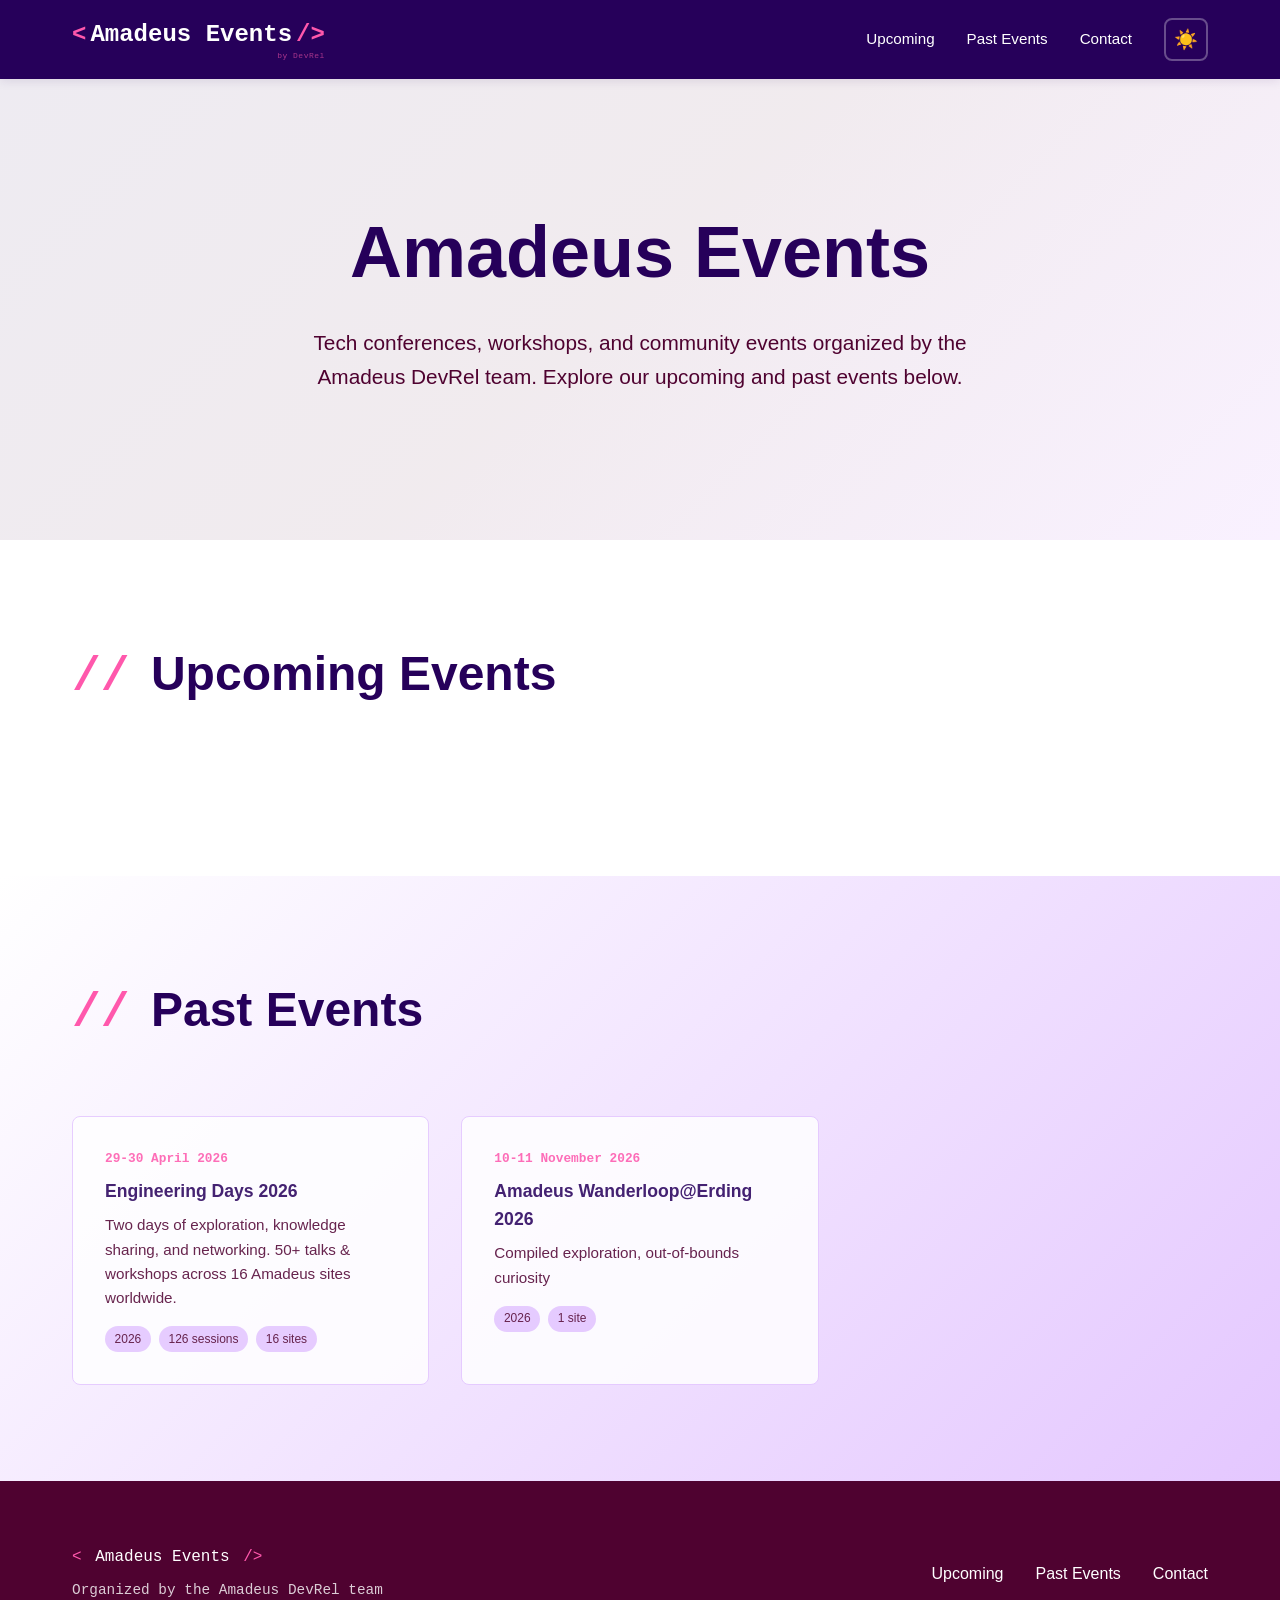
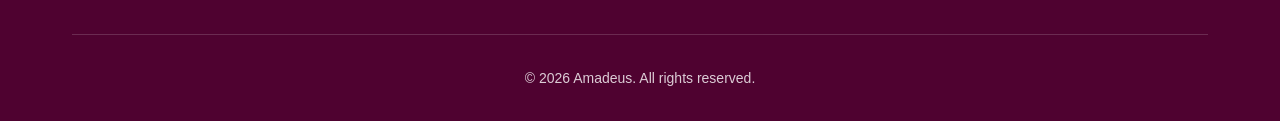
==== index.html @ c2a610af "Add Wanderloop@Erding 2026 event details and update related files" ====
<!DOCTYPE html>
<html lang="en">
<head>
    <meta charset="UTF-8">
    <meta name="viewport" content="width=device-width, initial-scale=1.0">
    <title>Amadeus Events | Tech Conferences & Community</title>
    <link rel="icon" href="data:image/svg+xml,<svg xmlns='http://www.w3.org/2000/svg' viewBox='0 0 100 100'><text y='.9em' font-size='90'>🎪</text></svg>">
    <link rel="stylesheet" href="shared/styles-base.css">
    <style>
        /* Landing page specific styles */
        .hero-landing {
            min-height: 60vh;
            display: flex;
            align-items: center;
            justify-content: center;
            padding: calc(80px + var(--spacing-lg)) var(--spacing-md) var(--spacing-lg);
            text-align: center;
            position: relative;
            overflow: hidden;
        }

        .hero-landing::before {
            content: '';
            position: absolute;
            top: 0;
            left: 0;
            right: 0;
            bottom: 0;
            background: linear-gradient(135deg, var(--primary) 0%, var(--dark-accent) 50%, var(--secondary) 100%);
            opacity: 0.08;
            z-index: -1;
        }

        [data-theme="dark"] .hero-landing::before {
            opacity: 0.3;
        }

        .hero-landing h1 {
            font-size: clamp(2.5rem, 6vw, 4.5rem);
            font-weight: 900;
            color: var(--primary);
            margin-bottom: var(--spacing-sm);
        }

        [data-theme="dark"] .hero-landing h1 {
            color: var(--secondary);
        }

        .hero-landing .subtitle {
            font-size: 1.3rem;
            color: var(--text-secondary);
            max-width: 700px;
            margin: 0 auto var(--spacing-md);
        }

        /* Events Grid */
        .events-section {
            padding: var(--spacing-xl) 0;
        }

        .section-title {
            font-size: clamp(2rem, 4vw, 3rem);
            font-weight: 800;
            margin-bottom: var(--spacing-lg);
            color: var(--primary);
        }

        [data-theme="dark"] .section-title {
            color: var(--secondary);
        }

        .title-accent {
            color: var(--accent);
            font-family: var(--font-mono);
            margin-right: 0.5rem;
        }

        .events-grid {
            display: grid;
            grid-template-columns: repeat(auto-fill, minmax(350px, 1fr));
            gap: var(--spacing-md);
        }

        .event-card {
            background: var(--card-bg);
            border: 2px solid var(--border-color);
            border-radius: var(--radius-lg);
            overflow: hidden;
            transition: var(--transition);
            text-decoration: none;
            color: inherit;
            display: flex;
            flex-direction: column;
        }

        .event-card:hover {
            transform: translateY(-6px);
            box-shadow: 0 12px 40px var(--shadow);
            border-color: var(--secondary);
        }

        .event-card-banner {
            height: 8px;
            background: linear-gradient(90deg, var(--secondary), var(--accent));
        }

        .event-card-content {
            padding: var(--spacing-md);
            flex: 1;
            display: flex;
            flex-direction: column;
        }

        .event-card-date {
            font-size: 0.85rem;
            font-weight: 600;
            color: var(--accent);
            margin-bottom: var(--spacing-xs);
            font-family: var(--font-mono);
        }

        .event-card-title {
            font-size: 1.5rem;
            font-weight: 800;
            color: var(--primary);
            margin-bottom: var(--spacing-sm);
        }

        [data-theme="dark"] .event-card-title {
            color: var(--text-color);
        }

        .event-card-description {
            font-size: 0.95rem;
            color: var(--text-secondary);
            margin-bottom: var(--spacing-sm);
            flex: 1;
        }

        .event-card-meta {
            display: flex;
            flex-wrap: wrap;
            gap: var(--spacing-xs);
            margin-top: auto;
        }

        .event-tag {
            font-size: 0.75rem;
            padding: 0.2rem 0.6rem;
            border-radius: 999px;
            background: var(--bg-light);
            color: var(--text-secondary);
            font-weight: 500;
        }

        [data-theme="dark"] .event-tag {
            background: var(--dark-accent);
        }

        .event-tag.upcoming {
            background: var(--secondary);
            color: #ffffff;
        }

        /* Past Events Section */
        .past-events-section {
            padding: var(--spacing-xl) 0;
            background: linear-gradient(135deg, var(--bg-color) 0%, var(--bg-light) 100%);
        }

        [data-theme="dark"] .past-events-section {
            background: linear-gradient(135deg, var(--bg-color) 0%, var(--primary) 100%);
        }

        .past-events-grid {
            display: grid;
            grid-template-columns: repeat(auto-fill, minmax(280px, 1fr));
            gap: var(--spacing-md);
        }

        .past-event-card {
            background: var(--card-bg);
            border: 1px solid var(--border-color);
            border-radius: var(--radius-md);
            padding: var(--spacing-md);
            text-decoration: none;
            color: inherit;
            transition: var(--transition);
            opacity: 0.85;
        }

        .past-event-card:hover {
            opacity: 1;
            transform: translateY(-3px);
            box-shadow: 0 8px 24px var(--shadow);
        }

        .past-event-card .event-card-date {
            font-size: 0.8rem;
        }

        .past-event-card .event-card-title {
            font-size: 1.1rem;
            margin-bottom: var(--spacing-xs);
        }

        /* Responsive */
        @media (max-width: 768px) {
            .events-grid {
                grid-template-columns: 1fr;
            }

            .past-events-grid {
                grid-template-columns: 1fr;
            }
        }
    </style>
</head>
<body>
    <!-- Navigation -->
    <nav class="navbar">
        <div class="container">
            <a href="index.html" class="nav-brand">
                <div class="nav-logo-line">
                    <span class="logo-bracket">&lt;</span>
                    <span class="logo-text">Amadeus Events</span>
                    <span class="logo-bracket">/&gt;</span>
                </div>
                <div class="nav-byline">by DevRel</div>
            </a>
            <div class="nav-links">
                <a href="#upcoming">Upcoming</a>
                <a href="#past">Past Events</a>
                <a href="mailto:devrel@amadeus.com">Contact</a>
                <button id="theme-toggle" class="theme-toggle" aria-label="Toggle dark mode">
                    <span class="icon-sun">☀️</span>
                    <span class="icon-moon">🌙</span>
                </button>
            </div>
            <button class="mobile-menu-toggle" id="mobile-menu-toggle">
                <span></span>
                <span></span>
                <span></span>
            </button>
        </div>
    </nav>

    <!-- Hero Section -->
    <header class="hero-landing">
        <div class="container">
            <h1>Amadeus Events</h1>
            <p class="subtitle">
                Tech conferences, workshops, and community events organized by the Amadeus DevRel team.
                Explore our upcoming and past events below.
            </p>
        </div>
    </header>

    <!-- Upcoming Events -->
    <section id="upcoming" class="events-section">
        <div class="container">
            <h2 class="section-title">
                <span class="title-accent">//</span> Upcoming Events
            </h2>
            <div class="events-grid" id="upcoming-grid">
            </div>
        </div>
    </section>

    <!-- Past Events -->
    <section id="past" class="past-events-section">
        <div class="container">
            <h2 class="section-title">
                <span class="title-accent">//</span> Past Events
            </h2>
            <div class="past-events-grid" id="past-grid">
            </div>
    </section>

    <!-- Footer -->
    <footer class="footer">
        <div class="container">
            <div class="footer-content">
                <div class="footer-brand">
                    <span class="logo-bracket">&lt;</span>
                    <span class="logo-text">Amadeus Events</span>
                    <span class="logo-bracket">/&gt;</span>
                    <p class="footer-tagline">Organized by the Amadeus DevRel team</p>
                </div>
                <div class="footer-links">
                    <a href="#upcoming">Upcoming</a>
                    <a href="#past">Past Events</a>
                    <a href="mailto:devrel@amadeus.com">Contact</a>
                </div>
            </div>
            <div class="footer-bottom">
                <p>&copy; 2026 Amadeus. All rights reserved.</p>
            </div>
        </div>
    </footer>

    <script src="shared/script-base.js"></script>
    <script>
        // Load events from events.json and render cards dynamically
        document.addEventListener('DOMContentLoaded', () => {
            fetch('events.json')
                .then(r => r.json())
                .then(renderEvents)
                .catch(err => console.error('Could not load events.json:', err));
        });

        function renderEvents(events) {
            const now = new Date();
            const upcoming = [];
            const past = [];

            const pluralize = (count, singular, plural) => {
                const n = Number(count);
                return `${n} ${n === 1 ? singular : plural}`;
            };

            events.forEach(event => {
                const endDate = event.dates.end ? new Date(event.dates.end + 'T23:59:59') : null;
                if (endDate && endDate < now) {
                    past.push(event);
                } else {
                    upcoming.push(event);
                }
            });

            const upcomingGrid = document.getElementById('upcoming-grid');
            const pastGrid = document.getElementById('past-grid');

            if (upcomingGrid) {
                upcomingGrid.innerHTML = upcoming.map(event => `
                    <a href="${event.slug}/index.html" class="event-card animate-on-scroll">
                        <div class="event-card-banner"></div>
                        <div class="event-card-content">
                            <div class="event-card-date">${event.dates.display}</div>
                            <h3 class="event-card-title">${event.name}</h3>
                            <p class="event-card-description">${event.tagline}</p>
                            <div class="event-card-meta">
                                <span class="event-tag upcoming">Upcoming</span>
                                ${event.sessions ? `<span class="event-tag">${pluralize(event.sessions, 'session', 'sessions')}</span>` : ''}
                                ${event.sites ? `<span class="event-tag">${pluralize(event.sites, 'site', 'sites')}</span>` : ''}
                            </div>
                        </div>
                    </a>
                `).join('');
            }

            if (pastGrid) {
                pastGrid.innerHTML = past.map(event => `
                    <a href="${event.slug}/index.html" class="past-event-card animate-on-scroll">
                        <div class="event-card-date">${event.dates.display}</div>
                        <h3 class="event-card-title">${event.name}</h3>
                        <p class="event-card-description">${event.tagline}</p>
                        <div class="event-card-meta">
                            <span class="event-tag">${event.dates.end ? event.dates.end.slice(0, 4) : ''}</span>
                            ${event.sessions ? `<span class="event-tag">${pluralize(event.sessions, 'session', 'sessions')}</span>` : ''}
                            ${event.sites ? `<span class="event-tag">${pluralize(event.sites, 'site', 'sites')}</span>` : ''}
                        </div>
                    </a>
                `).join('');
            }
        }
    </script>
</body>
</html>
---- shared/styles-base.css ----
/* ===================================
   Amadeus Events - Shared Base Styles
   Common CSS variables, reset, and reusable components
   =================================== */

:root {
    /* Amadeus Brand Colors */
    --primary: #26005a;
    --secondary: #b650ff;
    --accent: #ff58ac;
    --bg-light: #e4c7ff;
    --dark-accent: #4f0230;
    --highlight-light: #ffc5f9;

    /* Light mode colors */
    --bg-color: #ffffff;
    --text-color: #26005a;
    --text-secondary: #4f0230;
    --card-bg: #ffffff;
    --border-color: #e4c7ff;
    --shadow: rgba(38, 0, 90, 0.1);

    /* Typography */
    --font-main: -apple-system, BlinkMacSystemFont, 'Segoe UI', Roboto, 'Helvetica Neue', Arial, sans-serif;
    --font-mono: 'Monaco', 'Courier New', monospace;

    /* Spacing */
    --spacing-xs: 0.5rem;
    --spacing-sm: 1rem;
    --spacing-md: 2rem;
    --spacing-lg: 4rem;
    --spacing-xl: 6rem;

    /* Border radius */
    --radius-sm: 4px;
    --radius-md: 8px;
    --radius-lg: 16px;

    /* Transitions */
    --transition: all 0.3s ease;
}

[data-theme="dark"] {
    --bg-color: #0f0a1a;
    --text-color: #ffffff;
    --text-secondary: #e4c7ff;
    --card-bg: #1a0f2e;
    --border-color: #4f0230;
    --shadow: rgba(182, 80, 255, 0.2);
}

* {
    margin: 0;
    padding: 0;
    box-sizing: border-box;
}

html {
    scroll-behavior: smooth;
}

body {
    font-family: var(--font-main);
    background-color: var(--bg-color);
    color: var(--text-color);
    line-height: 1.6;
    transition: background-color 0.3s ease, color 0.3s ease;
}

.container {
    max-width: 1200px;
    margin: 0 auto;
    padding: 0 var(--spacing-md);
}

/* ===================================
   Shared Navigation
   =================================== */

.navbar {
    position: fixed;
    top: 0;
    left: 0;
    right: 0;
    background: var(--primary);
    padding: var(--spacing-sm) 0;
    z-index: 1000;
    box-shadow: 0 2px 10px var(--shadow);
}

.navbar .container {
    display: flex;
    justify-content: space-between;
    align-items: center;
}

.nav-brand {
    font-family: var(--font-mono);
    font-size: 1.5rem;
    font-weight: bold;
    color: #ffffff;
    display: flex;
    flex-direction: column;
    align-items: flex-start;
    text-decoration: none;
}

.logo-bracket {
    color: var(--accent);
}

.logo-text {
    color: #ffffff;
    margin: 0 0.25rem;
}

.nav-logo-line {
    display: flex;
    align-items: center;
    text-decoration: none;
    white-space: nowrap;
}

.nav-byline {
    font-size: 0.5rem;
    color: var(--accent);
    font-weight: 400;
    opacity: 0.6;
    align-self: flex-end;
    margin-top: -4px;
    letter-spacing: 0.5px;
    text-decoration: none;
}

.nav-links {
    display: flex;
    align-items: center;
    gap: var(--spacing-md);
}

.nav-links a {
    color: #ffffff;
    text-decoration: none;
    font-size: 0.95rem;
    font-weight: 500;
    transition: var(--transition);
    position: relative;
}

.nav-links a::after {
    content: '';
    position: absolute;
    bottom: -4px;
    left: 0;
    width: 0;
    height: 2px;
    background: var(--accent);
    transition: width 0.3s ease;
}

.nav-links a:hover::after {
    width: 100%;
}

/* Theme Toggle */
.theme-toggle {
    background: transparent;
    border: 2px solid rgba(255, 255, 255, 0.3);
    padding: 0.5rem;
    border-radius: var(--radius-md);
    cursor: pointer;
    font-size: 1.2rem;
    transition: var(--transition);
    display: flex;
    align-items: center;
}

.theme-toggle:hover {
    border-color: var(--accent);
    transform: scale(1.1);
}

.theme-toggle .icon-moon {
    display: none;
}

[data-theme="dark"] .theme-toggle .icon-sun {
    display: none;
}

[data-theme="dark"] .theme-toggle .icon-moon {
    display: inline;
}

/* Mobile Menu */
.mobile-menu-toggle {
    display: none;
    flex-direction: column;
    background: transparent;
    border: none;
    cursor: pointer;
}

.mobile-menu-toggle span {
    width: 25px;
    height: 3px;
    background: #ffffff;
    margin: 3px 0;
    transition: var(--transition);
}

/* ===================================
   Shared Buttons
   =================================== */

.btn {
    display: inline-flex;
    align-items: center;
    gap: 0.5rem;
    padding: 0.875rem 1.75rem;
    border-radius: var(--radius-md);
    text-decoration: none;
    font-weight: 600;
    font-size: 1rem;
    transition: var(--transition);
    border: none;
    cursor: pointer;
}

.btn-primary {
    background: var(--secondary);
    color: #ffffff;
}

.btn-primary:hover {
    background: var(--accent);
    transform: translateY(-2px);
    box-shadow: 0 6px 20px rgba(182, 80, 255, 0.4);
}

.btn-secondary {
    background: transparent;
    color: var(--primary);
    border: 2px solid var(--primary);
}

[data-theme="dark"] .btn-secondary {
    color: var(--secondary);
    border-color: var(--secondary);
}

.btn-secondary:hover {
    background: var(--primary);
    color: #ffffff;
}

[data-theme="dark"] .btn-secondary:hover {
    background: var(--secondary);
    color: #ffffff;
}

.btn-large {
    padding: 1.125rem 2.5rem;
    font-size: 1.125rem;
}

.arrow {
    transition: transform 0.3s ease;
}

.btn:hover .arrow {
    transform: translateX(5px);
}

/* ===================================
   Shared Footer
   =================================== */

.footer {
    background: var(--dark-accent);
    color: #ffffff;
    padding: var(--spacing-lg) 0 var(--spacing-md);
}

.footer-content {
    display: flex;
    justify-content: space-between;
    align-items: center;
    margin-bottom: var(--spacing-md);
    flex-wrap: wrap;
    gap: var(--spacing-md);
}

.footer-brand {
    font-family: var(--font-mono);
}

.footer-tagline {
    margin-top: var(--spacing-xs);
    opacity: 0.8;
    font-size: 0.9rem;
}

.footer-links {
    display: flex;
    gap: var(--spacing-md);
}

.footer-links a {
    color: #ffffff;
    text-decoration: none;
    transition: var(--transition);
}

.footer-links a:hover {
    color: var(--accent);
}

.footer-bottom {
    text-align: center;
    padding-top: var(--spacing-md);
    border-top: 1px solid rgba(255, 255, 255, 0.2);
    font-size: 0.875rem;
    opacity: 0.8;
}

/* ===================================
   Responsive
   =================================== */

@media (max-width: 768px) {
    :root {
        --spacing-lg: 3rem;
        --spacing-xl: 4rem;
    }

    .nav-links {
        position: fixed;
        top: 70px;
        left: -100%;
        flex-direction: column;
        background: var(--primary);
        width: 100%;
        padding: var(--spacing-md);
        transition: left 0.3s ease;
        box-shadow: 0 4px 10px var(--shadow);
    }

    .nav-links.active {
        left: 0;
    }

    .mobile-menu-toggle {
        display: flex;
    }

    .footer-content {
        flex-direction: column;
        text-align: center;
    }

    .footer-links {
        flex-direction: column;
        gap: var(--spacing-sm);
    }
}

/* ===================================
   Accessibility
   =================================== */

@media (prefers-reduced-motion: reduce) {
    * {
        animation-duration: 0.01ms !important;
        animation-iteration-count: 1 !important;
        transition-duration: 0.01ms !important;
    }
}

a:focus,
button:focus {
    outline: 2px solid var(--accent);
    outline-offset: 2px;
}
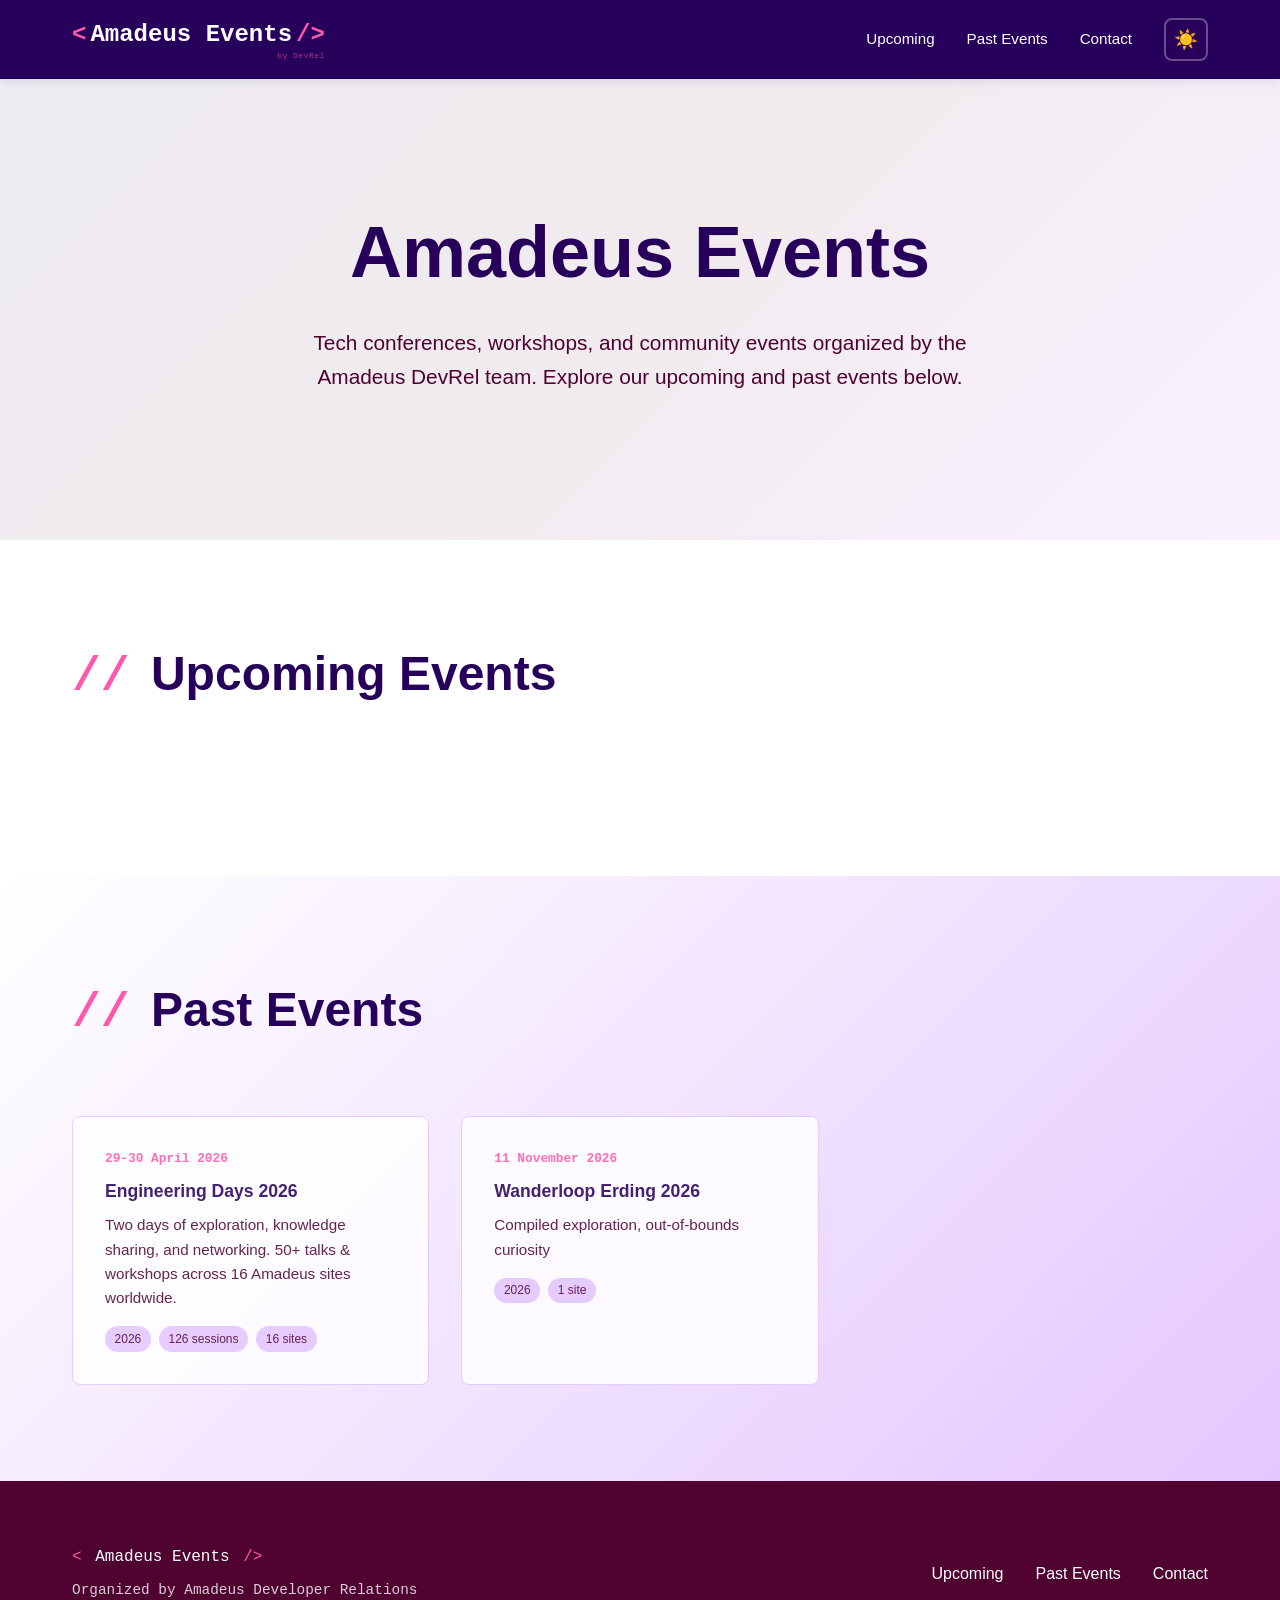
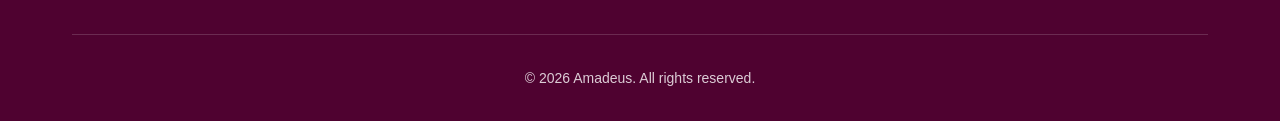
==== commit f0fc68a0: "Update events and landing page" ====
--- a/index.html
+++ b/index.html
@@ -285,7 +285,7 @@
                     <span class="logo-bracket">&lt;</span>
                     <span class="logo-text">Amadeus Events</span>
                     <span class="logo-bracket">/&gt;</span>
-                    <p class="footer-tagline">Organized by the Amadeus DevRel team</p>
+                    <p class="footer-tagline">Organized by Amadeus Developer Relations</p>
                 </div>
                 <div class="footer-links">
                     <a href="#upcoming">Upcoming</a>
--- a/shared/styles-base.css
+++ b/shared/styles-base.css
@@ -328,10 +328,13 @@
    Responsive
    =================================== */
 
-@media (max-width: 768px) {
-    :root {
-        --spacing-lg: 3rem;
-        --spacing-xl: 4rem;
+@media (max-width: 968px) {
+    .nav-brand {
+        font-size: 1rem;
+    }
+
+    .nav-logo-line {
+        white-space: normal;
     }
 
     .nav-links {
@@ -353,6 +356,13 @@
     .mobile-menu-toggle {
         display: flex;
     }
+}
+
+@media (max-width: 768px) {
+    :root {
+        --spacing-lg: 3rem;
+        --spacing-xl: 4rem;
+    }
 
     .footer-content {
         flex-direction: column;
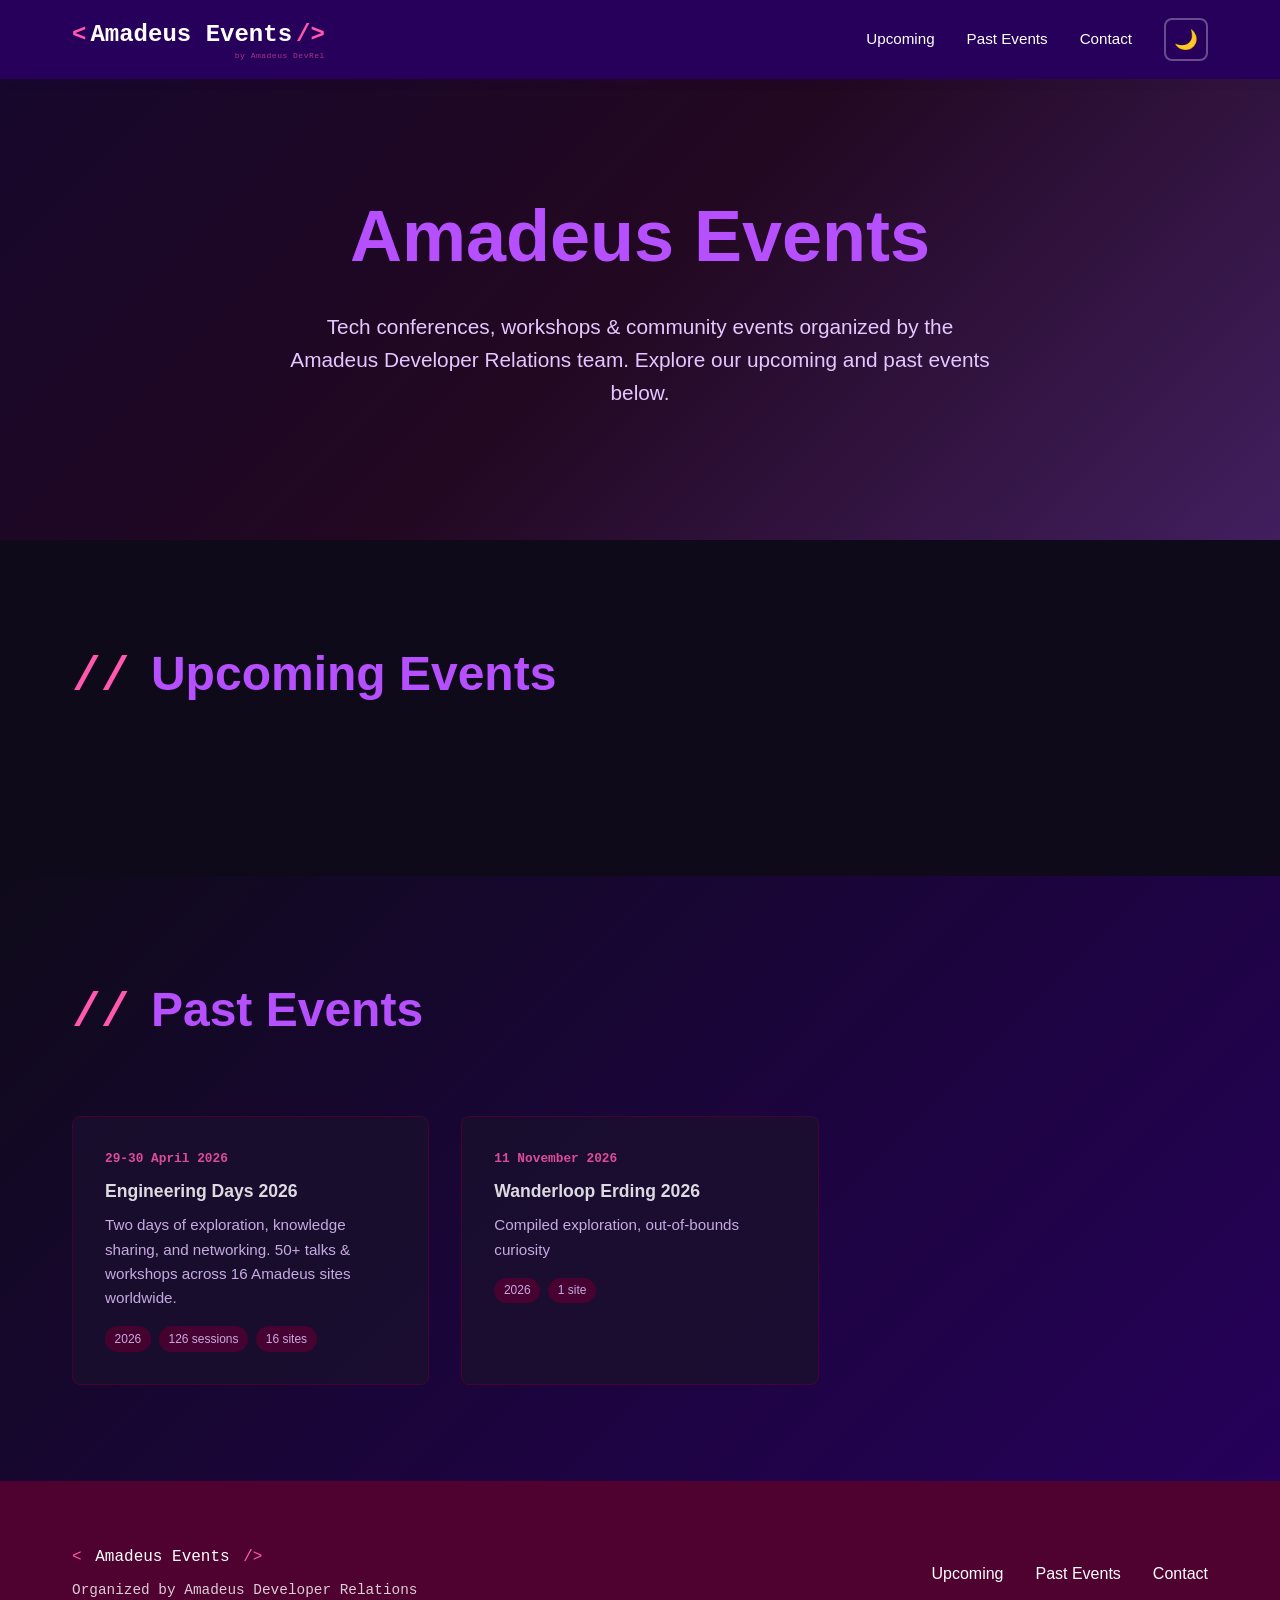
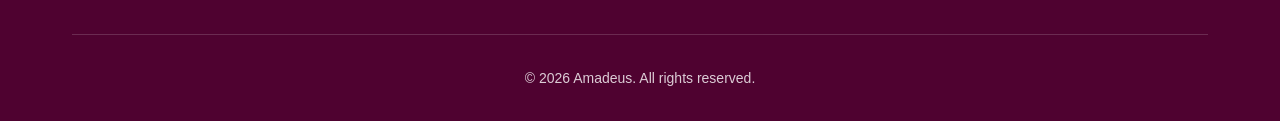
==== commit 11c8e07d: "Update event naming and enable dark mode by default" ====
--- a/index.html
+++ b/index.html
@@ -3,8 +3,8 @@
 <head>
     <meta charset="UTF-8">
     <meta name="viewport" content="width=device-width, initial-scale=1.0">
-    <title>Amadeus Events | Tech Conferences & Community</title>
-    <link rel="icon" href="data:image/svg+xml,<svg xmlns='http://www.w3.org/2000/svg' viewBox='0 0 100 100'><text y='.9em' font-size='90'>🎪</text></svg>">
+    <title>Amadeus tech events | Tech conferences & community events</title>
+    <link rel="icon" href="data:image/svg+xml,<svg xmlns='http://www.w3.org/2000/svg' viewBox='0 0 100 100'><text y='.9em' font-size='90'>🎤</text></svg>">
     <link rel="stylesheet" href="shared/styles-base.css">
     <style>
         /* Landing page specific styles */
@@ -226,7 +226,7 @@
                     <span class="logo-text">Amadeus Events</span>
                     <span class="logo-bracket">/&gt;</span>
                 </div>
-                <div class="nav-byline">by DevRel</div>
+                <div class="nav-byline">by Amadeus DevRel</div>
             </a>
             <div class="nav-links">
                 <a href="#upcoming">Upcoming</a>
@@ -250,7 +250,7 @@
         <div class="container">
             <h1>Amadeus Events</h1>
             <p class="subtitle">
-                Tech conferences, workshops, and community events organized by the Amadeus DevRel team.
+                Tech conferences, workshops & community events organized by the Amadeus Developer Relations team.
                 Explore our upcoming and past events below.
             </p>
         </div>
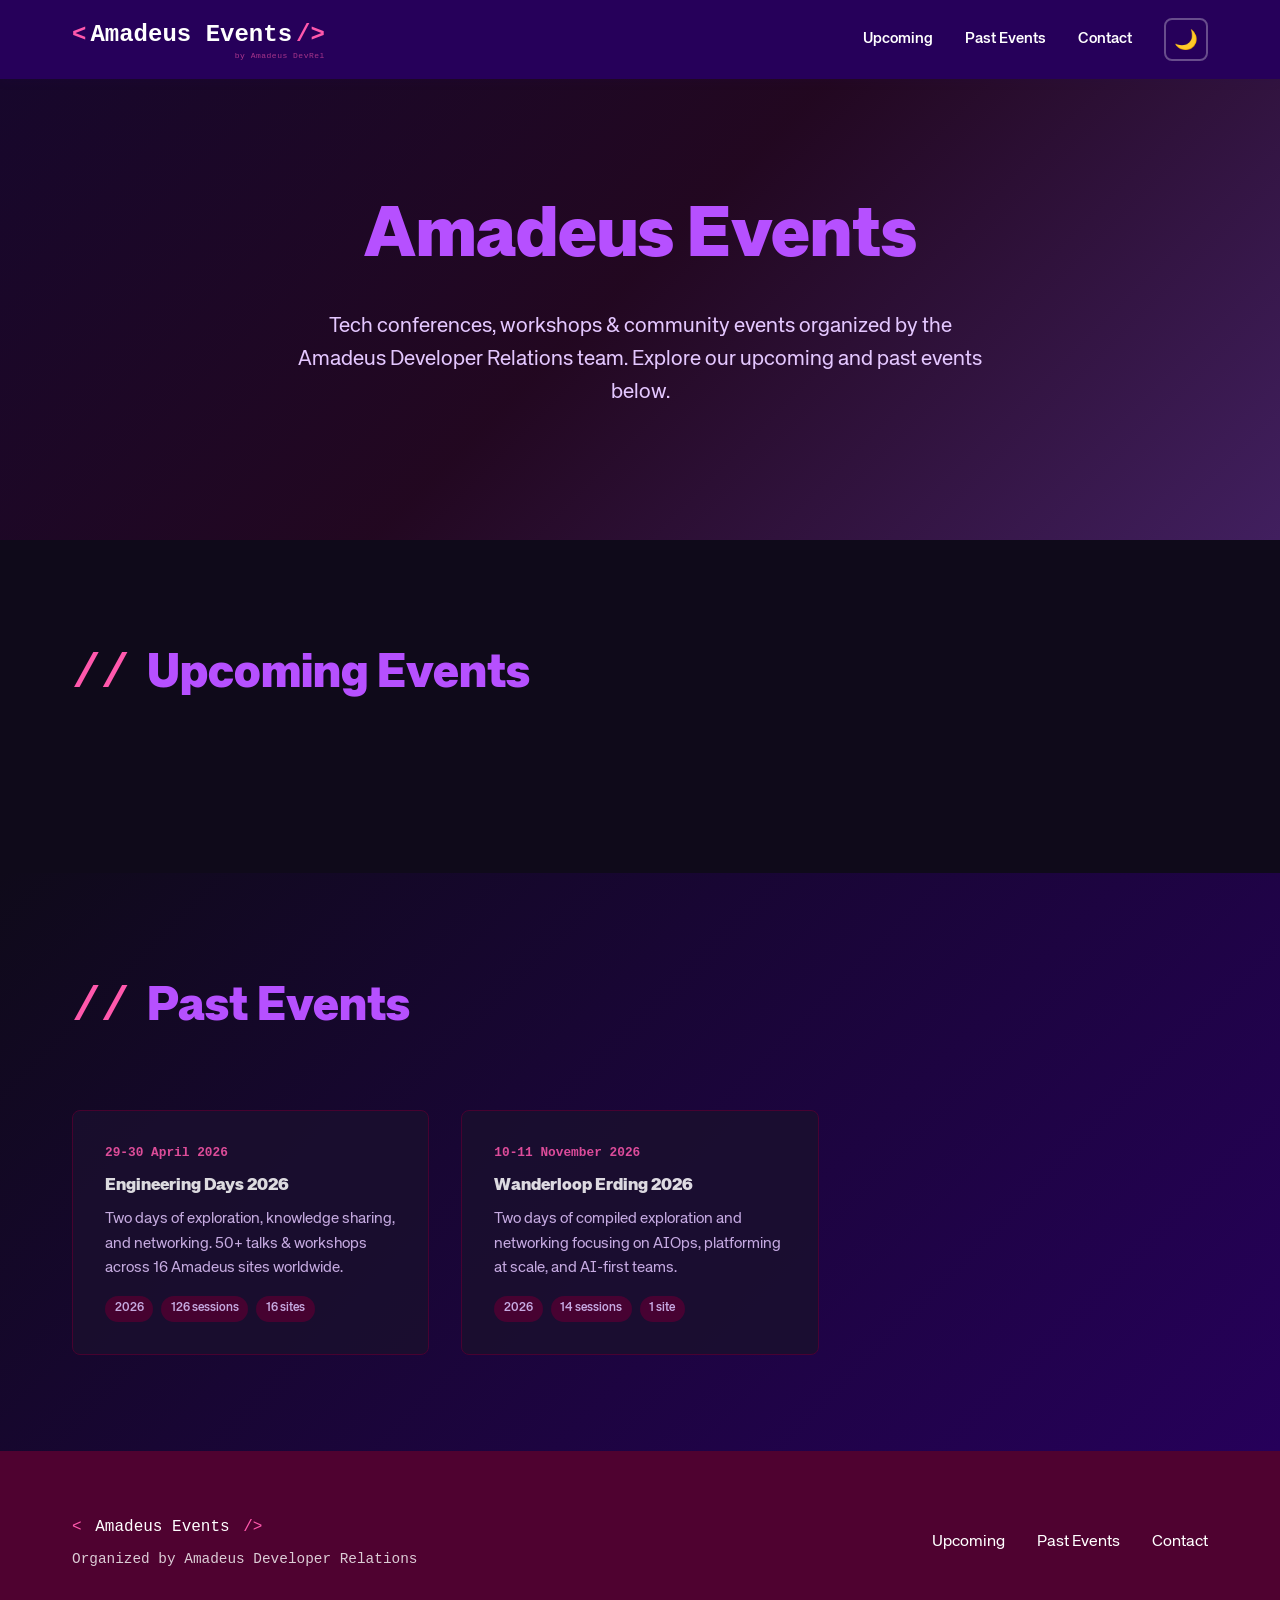
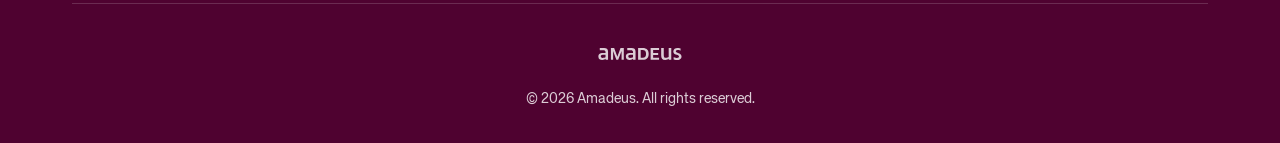
==== commit 927fd487: "Add Amadeus wordmark logo to footers - Add self-hosted Amadeus wordmark SVGs under shared/logos/ (wh" ====
--- a/index.html
+++ b/index.html
@@ -294,6 +294,7 @@
                 </div>
             </div>
             <div class="footer-bottom">
+                <img src="shared/logos/amadeus-wordmark-white.svg" alt="Amadeus" class="footer-wordmark">
                 <p>&copy; 2026 Amadeus. All rights reserved.</p>
             </div>
         </div>
--- a/shared/styles-base.css
+++ b/shared/styles-base.css
@@ -2,6 +2,87 @@
    Amadeus Events - Shared Base Styles
    Common CSS variables, reset, and reusable components
    =================================== */
+
+/* Amadeus Neue - brand typeface (woff2, variable per weight/style) */
+@font-face {
+    font-family: 'Amadeus Neue';
+    src: url('fonts/AmadeusNeue-Light.woff2') format('woff2');
+    font-weight: 300;
+    font-style: normal;
+    font-display: swap;
+}
+
+@font-face {
+    font-family: 'Amadeus Neue';
+    src: url('fonts/AmadeusNeue-LightItalic.woff2') format('woff2');
+    font-weight: 300;
+    font-style: italic;
+    font-display: swap;
+}
+
+@font-face {
+    font-family: 'Amadeus Neue';
+    src: url('fonts/AmadeusNeue-Regular.woff2') format('woff2');
+    font-weight: 400;
+    font-style: normal;
+    font-display: swap;
+}
+
+@font-face {
+    font-family: 'Amadeus Neue';
+    src: url('fonts/AmadeusNeue-RegularItalic.woff2') format('woff2');
+    font-weight: 400;
+    font-style: italic;
+    font-display: swap;
+}
+
+@font-face {
+    font-family: 'Amadeus Neue';
+    src: url('fonts/AmadeusNeue-Medium.woff2') format('woff2');
+    font-weight: 500;
+    font-style: normal;
+    font-display: swap;
+}
+
+@font-face {
+    font-family: 'Amadeus Neue';
+    src: url('fonts/AmadeusNeue-MediumItalic.woff2') format('woff2');
+    font-weight: 500;
+    font-style: italic;
+    font-display: swap;
+}
+
+@font-face {
+    font-family: 'Amadeus Neue';
+    src: url('fonts/AmadeusNeue-Bold.woff2') format('woff2');
+    font-weight: 700;
+    font-style: normal;
+    font-display: swap;
+}
+
+@font-face {
+    font-family: 'Amadeus Neue';
+    src: url('fonts/AmadeusNeue-BoldItalic.woff2') format('woff2');
+    font-weight: 700;
+    font-style: italic;
+    font-display: swap;
+}
+
+@font-face {
+    font-family: 'Amadeus Neue';
+    src: url('fonts/AmadeusNeue-Black.woff2') format('woff2');
+    font-weight: 900;
+    font-style: normal;
+    font-display: swap;
+}
+
+@font-face {
+    font-family: 'Amadeus Neue';
+    src: url('fonts/AmadeusNeue-BlackItalic.woff2') format('woff2');
+    font-weight: 900;
+    font-style: italic;
+    font-display: swap;
+}
 
 :root {
     /* Amadeus Brand Colors */
@@ -21,7 +102,7 @@
     --shadow: rgba(38, 0, 90, 0.1);
 
     /* Typography */
-    --font-main: -apple-system, BlinkMacSystemFont, 'Segoe UI', Roboto, 'Helvetica Neue', Arial, sans-serif;
+    --font-main: 'Amadeus Neue', -apple-system, BlinkMacSystemFont, 'Segoe UI', Roboto, 'Helvetica Neue', Arial, sans-serif;
     --font-mono: 'Monaco', 'Courier New', monospace;
 
     /* Spacing */
@@ -160,6 +241,37 @@
 
 .nav-links a:hover::after {
     width: 100%;
+}
+
+.nav-links a.always-underline::after {
+    width: 100%;
+}
+
+.nav-links a.always-underline:hover::after {
+    width: 0;
+}
+
+.nav-links a.cfp-link {
+    color: var(--accent);
+    font-weight: 700;
+}
+
+.nav-links a.cfp-link::after {
+    background: var(--accent);
+}
+
+.nav-links a.program-link {
+    color: var(--secondary);
+    font-weight: 700;
+}
+
+.nav-links a.program-link::after {
+    background: var(--secondary);
+}
+
+.nav-separator {
+    color: rgba(255, 255, 255, 0.3);
+    font-size: 0.95rem;
 }
 
 /* Theme Toggle */
@@ -238,6 +350,17 @@
     box-shadow: 0 6px 20px rgba(182, 80, 255, 0.4);
 }
 
+.btn-cfp {
+    background: var(--accent);
+    color: #ffffff;
+}
+
+.btn-cfp:hover {
+    background: var(--secondary);
+    transform: translateY(-2px);
+    box-shadow: 0 6px 20px rgba(255, 88, 172, 0.4);
+}
+
 .btn-secondary {
     background: transparent;
     color: var(--primary);
@@ -313,6 +436,24 @@
 }
 
 .footer-links a:hover {
+    color: var(--accent);
+}
+
+.footer-links a.cfp-link {
+    color: var(--accent);
+    font-weight: 700;
+}
+
+.footer-links a.cfp-link:hover {
+    color: var(--secondary);
+}
+
+.footer-links a.program-link {
+    color: var(--secondary);
+    font-weight: 700;
+}
+
+.footer-links a.program-link:hover {
     color: var(--accent);
 }
 
@@ -322,6 +463,14 @@
     border-top: 1px solid rgba(255, 255, 255, 0.2);
     font-size: 0.875rem;
     opacity: 0.8;
+}
+
+.footer-wordmark {
+    display: block;
+    height: 36px;
+    width: auto;
+    margin: 0 auto var(--spacing-sm);
+    opacity: 1;
 }
 
 /* ===================================
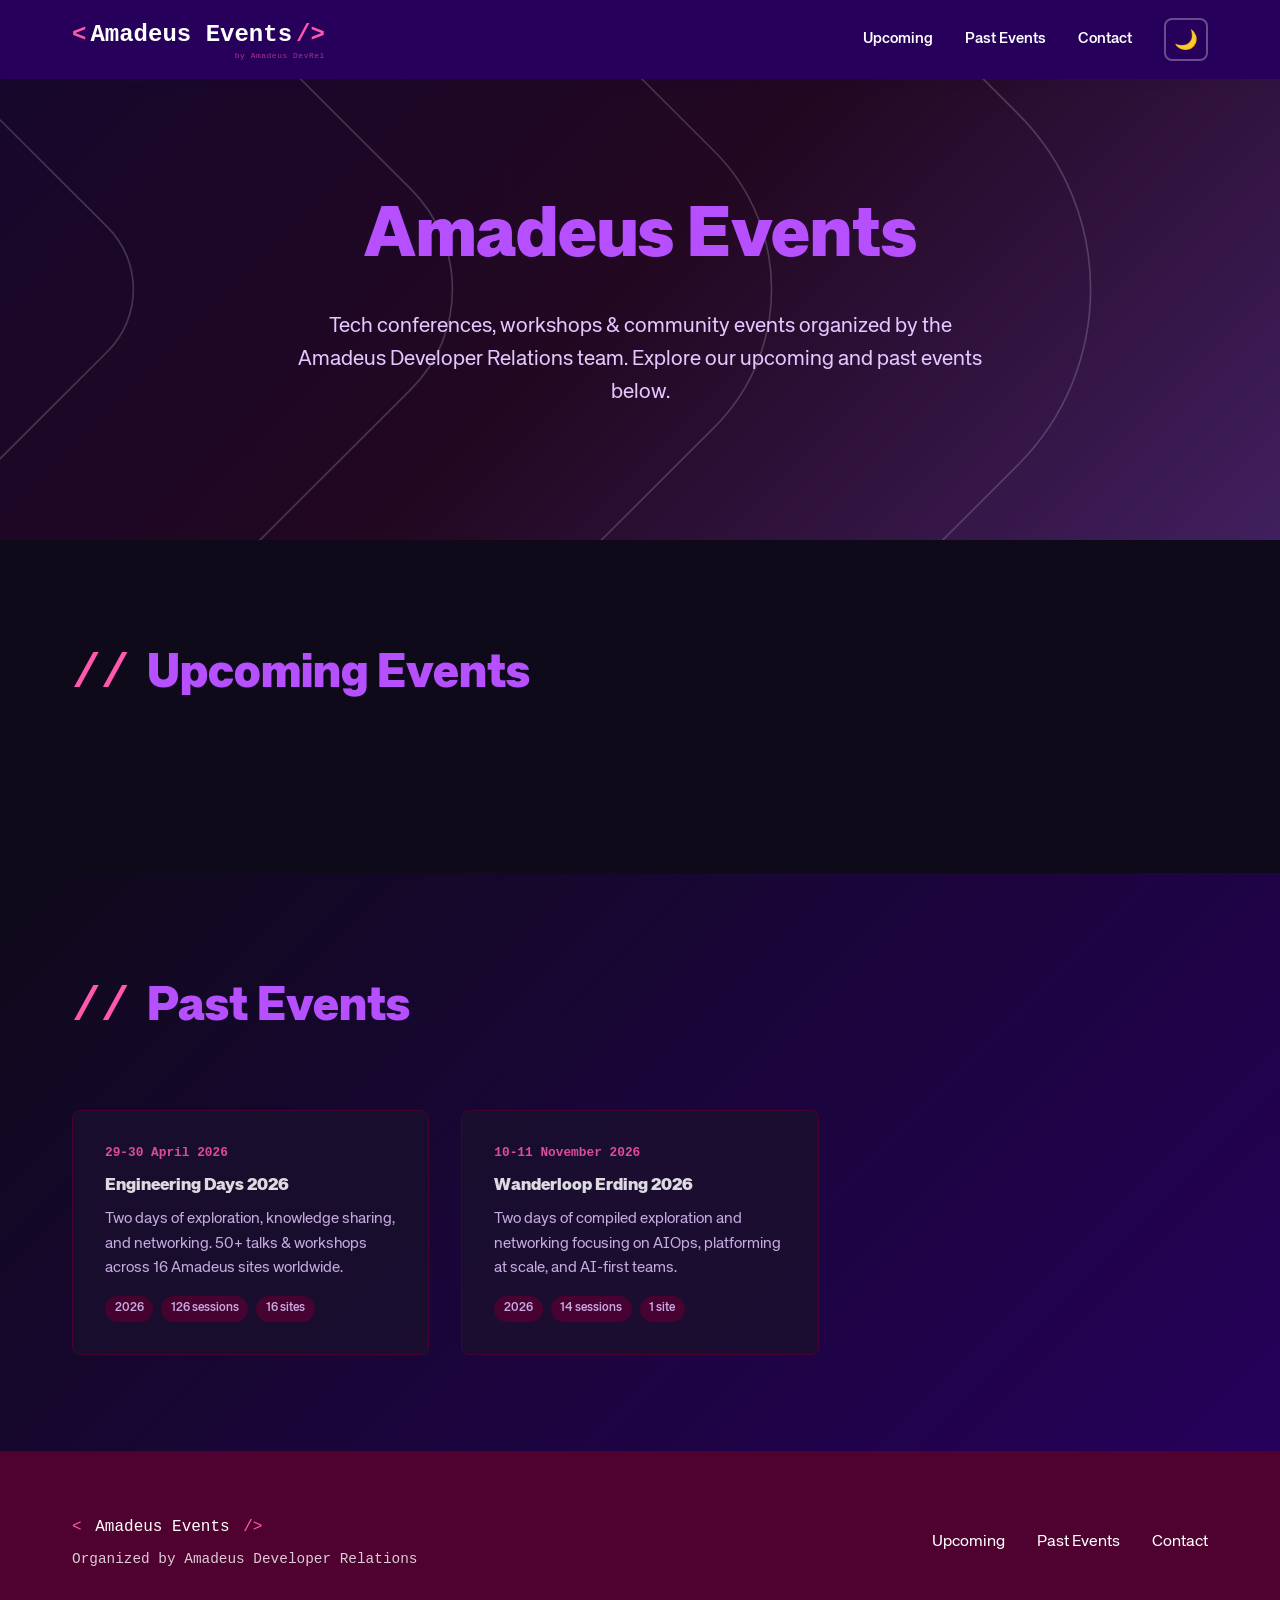
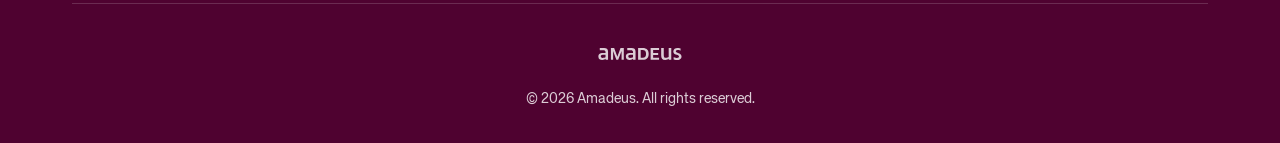
==== commit e494f8f8: "Add Amadeus wave graphic backgrounds and enlarge footer wordmark - Add two Amadeus brand wave SVG as" ====
--- a/index.html
+++ b/index.html
@@ -35,6 +35,27 @@
             opacity: 0.3;
         }
 
+        .hero-landing::after {
+            content: '';
+            position: absolute;
+            top: 0;
+            left: 0;
+            right: 0;
+            bottom: 0;
+            background-image: url('shared/backgrounds/amadeus-waves-dark.svg');
+            background-size: cover;
+            background-position: center;
+            background-repeat: no-repeat;
+            opacity: 0.12;
+            z-index: -1;
+            pointer-events: none;
+        }
+
+        [data-theme="dark"] .hero-landing::after {
+            background-image: url('shared/backgrounds/amadeus-waves-white.svg');
+            opacity: 0.18;
+        }
+
         .hero-landing h1 {
             font-size: clamp(2.5rem, 6vw, 4.5rem);
             font-weight: 900;
--- a/shared/styles-base.css
+++ b/shared/styles-base.css
@@ -403,6 +403,20 @@
     background: var(--dark-accent);
     color: #ffffff;
     padding: var(--spacing-lg) 0 var(--spacing-md);
+    position: relative;
+}
+
+.footer::before {
+    content: '';
+    position: absolute;
+    inset: 0;
+    background-image: url('backgrounds/amadeus-waves-white.svg');
+    background-size: cover;
+    background-position: center;
+    background-repeat: no-repeat;
+    opacity: 0.1;
+    pointer-events: none;
+    z-index: -1;
 }
 
 .footer-content {
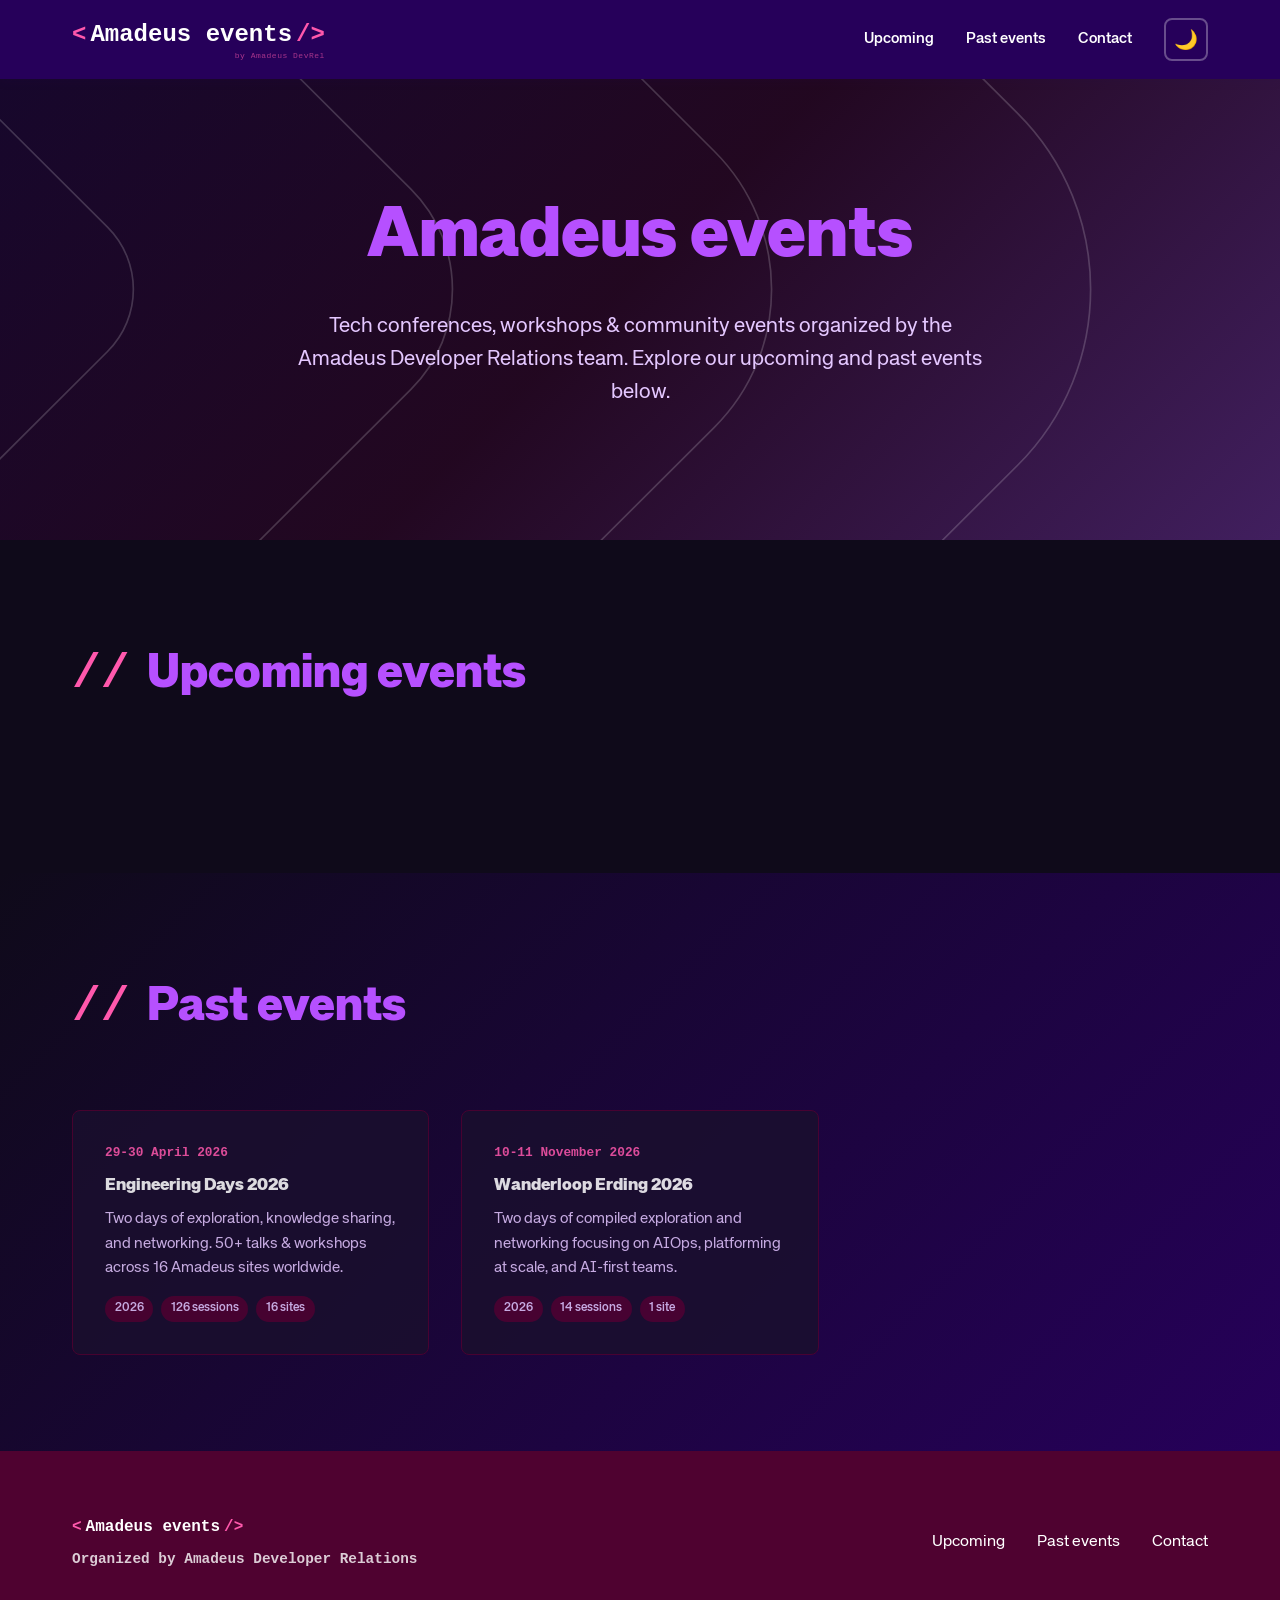
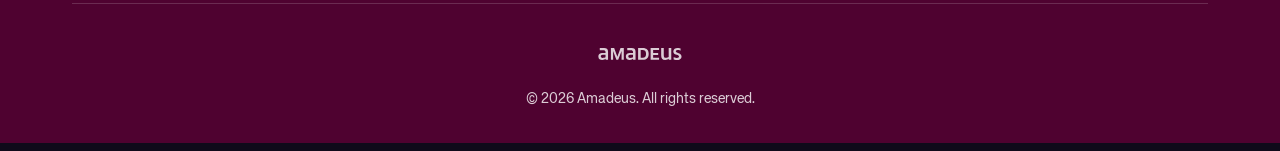
==== commit 86db77c3: "Modernize monospace font and tighten logo bracket spacing - Replace --font-mono ('Monaco', 'Courier " ====
--- a/index.html
+++ b/index.html
@@ -93,6 +93,7 @@
         .title-accent {
             color: var(--accent);
             font-family: var(--font-mono);
+            font-weight: 700;
             margin-right: 0.5rem;
         }
 
@@ -134,7 +135,7 @@
 
         .event-card-date {
             font-size: 0.85rem;
-            font-weight: 600;
+            font-weight: 700;
             color: var(--accent);
             margin-bottom: var(--spacing-xs);
             font-family: var(--font-mono);
@@ -243,15 +244,13 @@
         <div class="container">
             <a href="index.html" class="nav-brand">
                 <div class="nav-logo-line">
-                    <span class="logo-bracket">&lt;</span>
-                    <span class="logo-text">Amadeus Events</span>
-                    <span class="logo-bracket">/&gt;</span>
+                    <span class="logo-bracket">&lt;</span><span class="logo-text">Amadeus events</span><span class="logo-bracket">/&gt;</span>
                 </div>
                 <div class="nav-byline">by Amadeus DevRel</div>
             </a>
             <div class="nav-links">
                 <a href="#upcoming">Upcoming</a>
-                <a href="#past">Past Events</a>
+                <a href="#past">Past events</a>
                 <a href="mailto:devrel@amadeus.com">Contact</a>
                 <button id="theme-toggle" class="theme-toggle" aria-label="Toggle dark mode">
                     <span class="icon-sun">☀️</span>
@@ -269,7 +268,7 @@
     <!-- Hero Section -->
     <header class="hero-landing">
         <div class="container">
-            <h1>Amadeus Events</h1>
+            <h1>Amadeus events</h1>
             <p class="subtitle">
                 Tech conferences, workshops & community events organized by the Amadeus Developer Relations team.
                 Explore our upcoming and past events below.
@@ -281,7 +280,7 @@
     <section id="upcoming" class="events-section">
         <div class="container">
             <h2 class="section-title">
-                <span class="title-accent">//</span> Upcoming Events
+                <span class="title-accent">//</span> Upcoming events
             </h2>
             <div class="events-grid" id="upcoming-grid">
             </div>
@@ -292,7 +291,7 @@
     <section id="past" class="past-events-section">
         <div class="container">
             <h2 class="section-title">
-                <span class="title-accent">//</span> Past Events
+                <span class="title-accent">//</span> Past events
             </h2>
             <div class="past-events-grid" id="past-grid">
             </div>
@@ -303,14 +302,12 @@
         <div class="container">
             <div class="footer-content">
                 <div class="footer-brand">
-                    <span class="logo-bracket">&lt;</span>
-                    <span class="logo-text">Amadeus Events</span>
-                    <span class="logo-bracket">/&gt;</span>
+                    <span class="logo-bracket">&lt;</span><span class="logo-text">Amadeus events</span><span class="logo-bracket">/&gt;</span>
                     <p class="footer-tagline">Organized by Amadeus Developer Relations</p>
                 </div>
                 <div class="footer-links">
                     <a href="#upcoming">Upcoming</a>
-                    <a href="#past">Past Events</a>
+                    <a href="#past">Past events</a>
                     <a href="mailto:devrel@amadeus.com">Contact</a>
                 </div>
             </div>
--- a/shared/styles-base.css
+++ b/shared/styles-base.css
@@ -103,7 +103,7 @@
 
     /* Typography */
     --font-main: 'Amadeus Neue', -apple-system, BlinkMacSystemFont, 'Segoe UI', Roboto, 'Helvetica Neue', Arial, sans-serif;
-    --font-mono: 'Monaco', 'Courier New', monospace;
+    --font-mono: 'JetBrains Mono', 'Fira Code', 'SF Mono', Consolas, Menlo, 'Roboto Mono', monospace;
 
     /* Spacing */
     --spacing-xs: 0.5rem;
@@ -430,6 +430,7 @@
 
 .footer-brand {
     font-family: var(--font-mono);
+    font-weight: 700;
 }
 
 .footer-tagline {
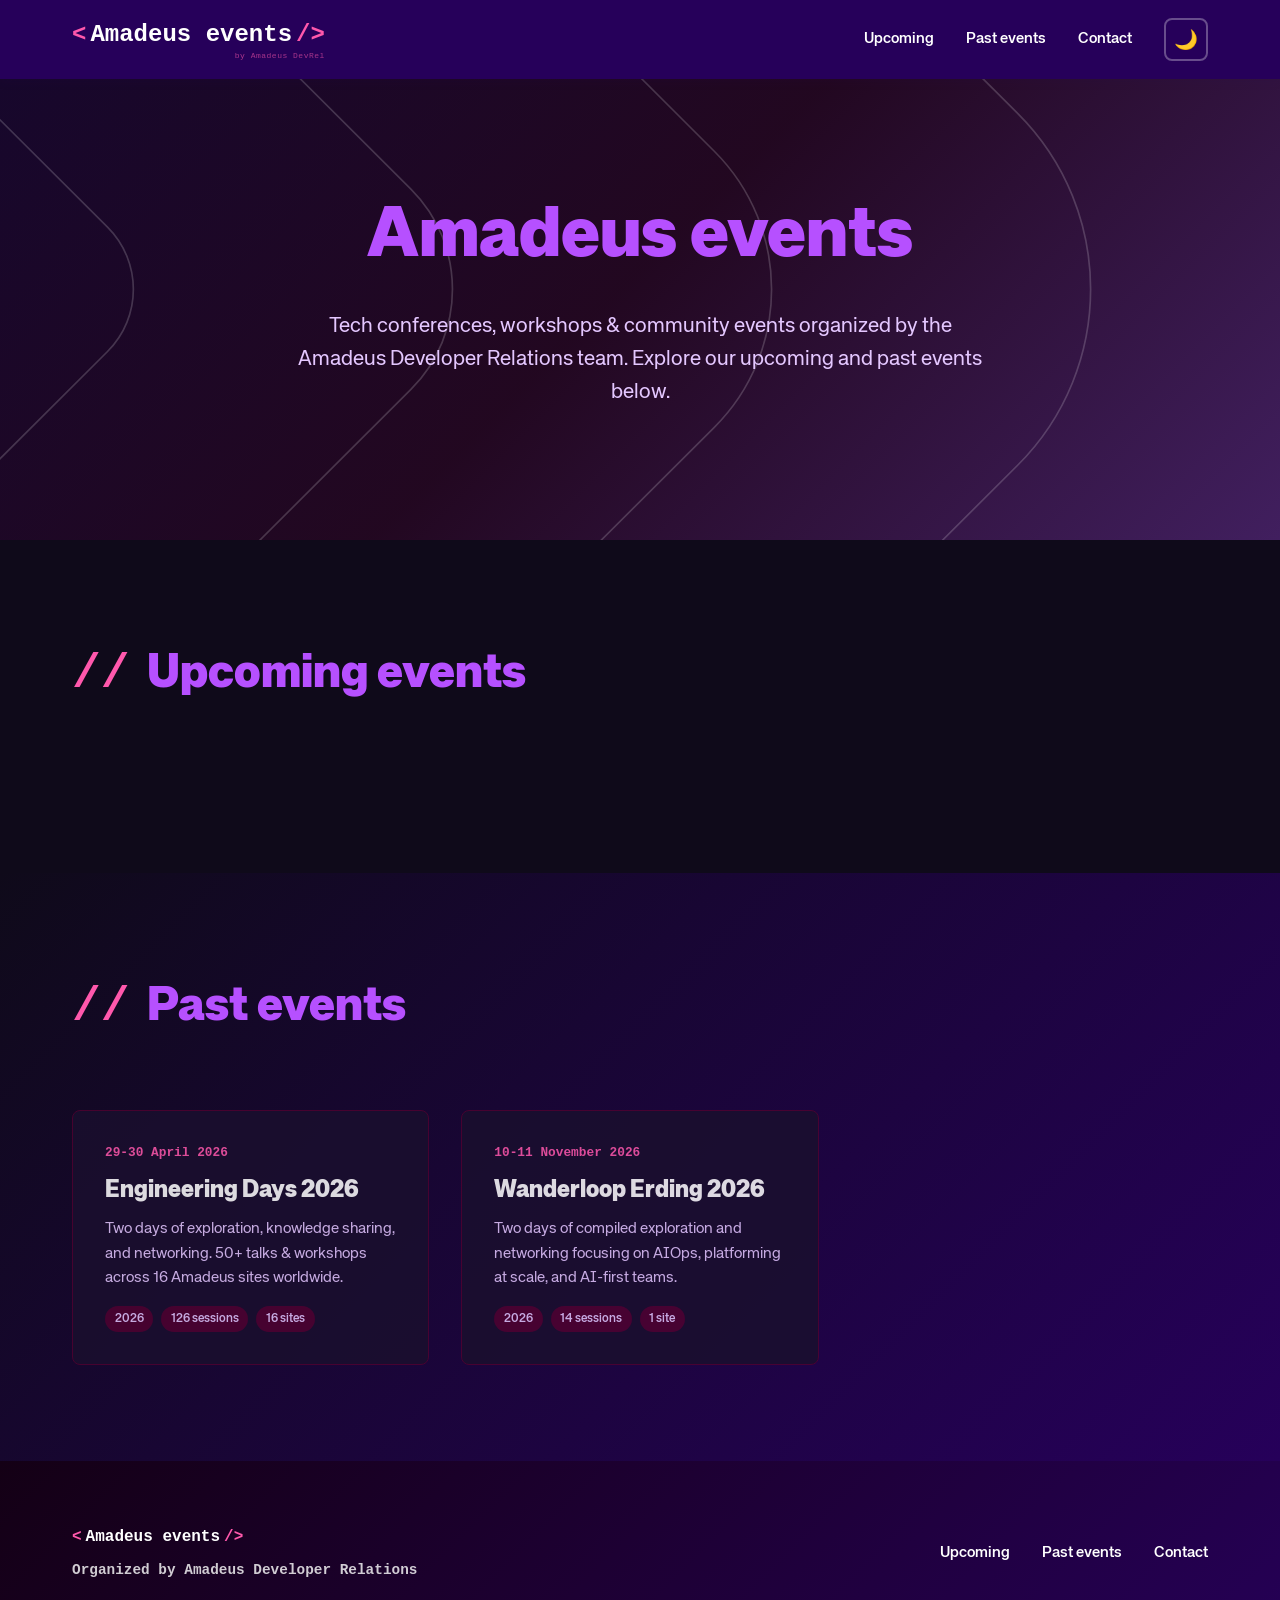
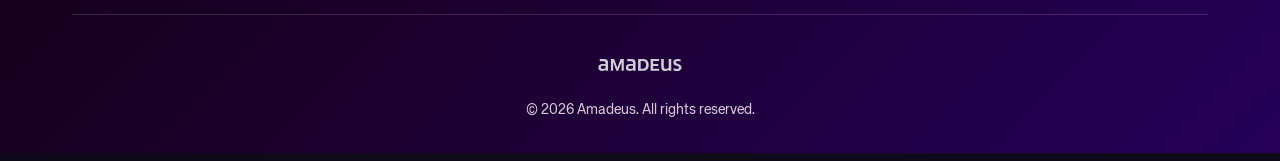
==== commit cc0ea6f2: "Align session type schema and highlighted card styling" ====
--- a/index.html
+++ b/index.html
@@ -222,7 +222,7 @@
         }
 
         .past-event-card .event-card-title {
-            font-size: 1.1rem;
+            font-size: 1.5rem;
             margin-bottom: var(--spacing-xs);
         }
 
--- a/shared/styles-base.css
+++ b/shared/styles-base.css
@@ -272,6 +272,82 @@
 .nav-separator {
     color: rgba(255, 255, 255, 0.3);
     font-size: 0.95rem;
+}
+
+.scroll-cue {
+    position: absolute;
+    left: 50%;
+    bottom: var(--spacing-md);
+    transform: translateX(-50%);
+    width: 3.5rem;
+    height: 3.5rem;
+    border-radius: 50%;
+    border: 2px solid rgba(38, 0, 90, 0.28);
+    background: transparent;
+    color: var(--primary);
+    display: inline-flex;
+    align-items: center;
+    justify-content: center;
+    text-decoration: none;
+    backdrop-filter: blur(4px);
+    transition: transform 0.3s ease, border-color 0.3s ease, color 0.3s ease, background 0.3s ease, opacity 0.2s ease, visibility 0.2s ease;
+    animation: scroll-cue-wiggle 1.8s ease-in-out infinite;
+}
+
+.scroll-cue.is-hidden {
+    opacity: 0;
+    visibility: hidden;
+    pointer-events: none;
+}
+
+.scroll-cue span {
+    font-size: 1.4rem;
+    font-weight: 700;
+    line-height: 1;
+}
+
+.scroll-cue:hover,
+.scroll-cue:focus-visible {
+    border-color: var(--accent);
+    color: var(--accent);
+    background: rgba(255, 88, 172, 0.08);
+    transform: translateX(-50%) translateY(2px);
+}
+
+[data-theme="dark"] .scroll-cue {
+    border-color: rgba(182, 80, 255, 0.42);
+    color: var(--secondary);
+    background: rgba(255, 255, 255, 0.02);
+}
+
+[data-theme="dark"] .scroll-cue:hover,
+[data-theme="dark"] .scroll-cue:focus-visible {
+    border-color: var(--accent);
+    color: var(--accent);
+    background: rgba(255, 88, 172, 0.12);
+}
+
+@keyframes scroll-cue-wiggle {
+    0%,
+    100% {
+        transform: translateX(-50%) translateY(0);
+    }
+
+    20% {
+        transform: translateX(-50%) translateY(6px);
+    }
+
+    40% {
+        transform: translateX(-50%) translateY(2px);
+    }
+
+    60% {
+        transform: translateX(-50%) translateY(7px);
+    }
+
+    80% {
+        transform: translateX(-50%) translateY(2px);
+    }
 }
 
 /* Theme Toggle */
@@ -400,23 +476,11 @@
    =================================== */
 
 .footer {
-    background: var(--dark-accent);
+    background: linear-gradient(135deg, #140015 0%, #1d0033 45%, #26005a 100%);
     color: #ffffff;
     padding: var(--spacing-lg) 0 var(--spacing-md);
     position: relative;
-}
-
-.footer::before {
-    content: '';
-    position: absolute;
-    inset: 0;
-    background-image: url('backgrounds/amadeus-waves-white.svg');
-    background-size: cover;
-    background-position: center;
-    background-repeat: no-repeat;
-    opacity: 0.1;
-    pointer-events: none;
-    z-index: -1;
+    overflow: hidden;
 }
 
 .footer-content {
@@ -426,6 +490,8 @@
     margin-bottom: var(--spacing-md);
     flex-wrap: wrap;
     gap: var(--spacing-md);
+    position: relative;
+    z-index: 1;
 }
 
 .footer-brand {
@@ -447,11 +513,25 @@
 .footer-links a {
     color: #ffffff;
     text-decoration: none;
+    font-size: 0.95rem;
+    font-weight: 500;
     transition: var(--transition);
-}
-
-.footer-links a:hover {
-    color: var(--accent);
+    position: relative;
+}
+
+.footer-links a::after {
+    content: '';
+    position: absolute;
+    bottom: -4px;
+    left: 0;
+    width: 0;
+    height: 2px;
+    background: var(--accent);
+    transition: width 0.3s ease;
+}
+
+.footer-links a:hover::after {
+    width: 100%;
 }
 
 .footer-links a.cfp-link {
@@ -459,8 +539,13 @@
     font-weight: 700;
 }
 
-.footer-links a.cfp-link:hover {
-    color: var(--secondary);
+.footer-links a.cfp-link::after {
+    width: 100%;
+    background: var(--accent);
+}
+
+.footer-links a.cfp-link:hover::after {
+    width: 0;
 }
 
 .footer-links a.program-link {
@@ -468,8 +553,13 @@
     font-weight: 700;
 }
 
-.footer-links a.program-link:hover {
-    color: var(--accent);
+.footer-links a.program-link::after {
+    width: 100%;
+    background: var(--secondary);
+}
+
+.footer-links a.program-link:hover::after {
+    width: 0;
 }
 
 .footer-bottom {
@@ -478,6 +568,8 @@
     border-top: 1px solid rgba(255, 255, 255, 0.2);
     font-size: 0.875rem;
     opacity: 0.8;
+    position: relative;
+    z-index: 1;
 }
 
 .footer-wordmark {
@@ -517,8 +609,23 @@
         left: 0;
     }
 
+    .nav-separator {
+        font-size: 0;
+        width: 4%;
+        height: 2px;
+        background: rgba(255, 255, 255, 0.35);
+        align-self: center;
+        margin: calc(var(--spacing-xs) * 0.5) 0;
+    }
+
     .mobile-menu-toggle {
         display: flex;
+    }
+
+    .scroll-cue {
+        position: fixed;
+        bottom: calc(var(--spacing-sm) + env(safe-area-inset-bottom));
+        z-index: 950;
     }
 }
 
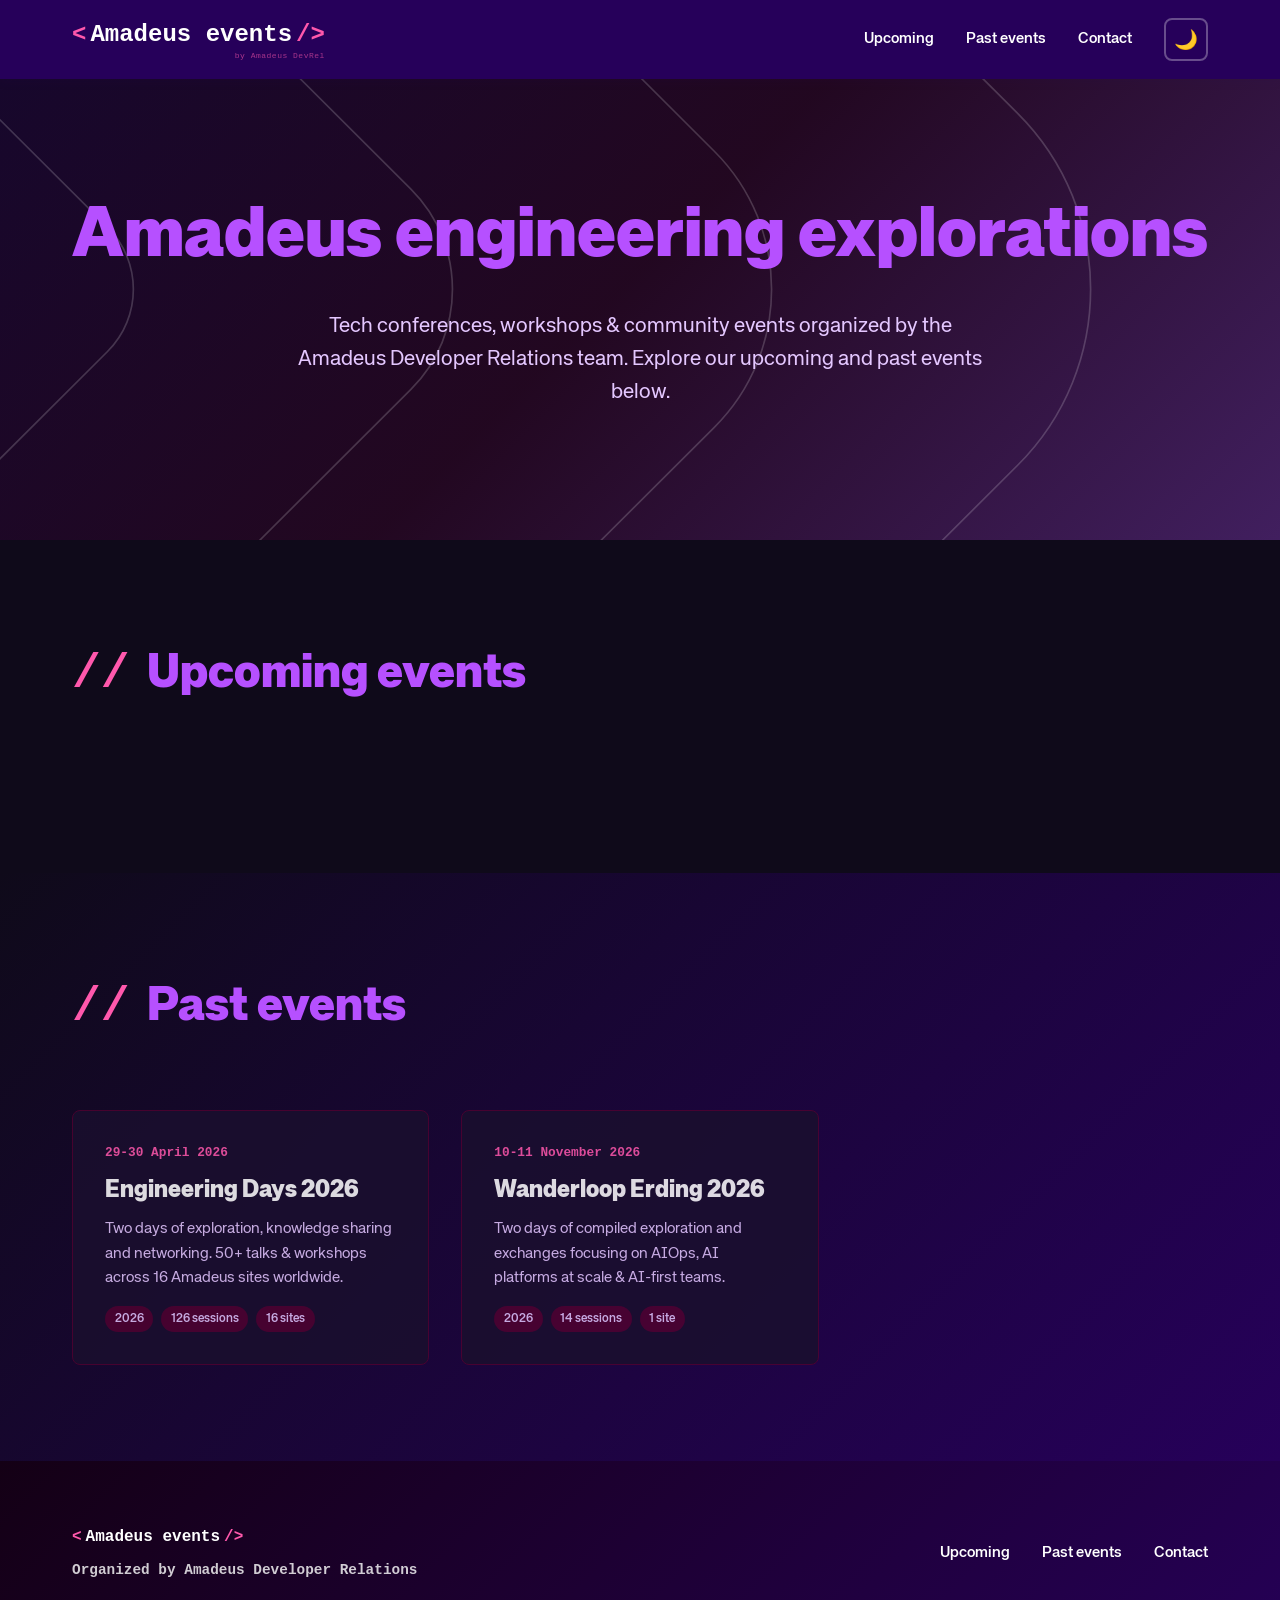
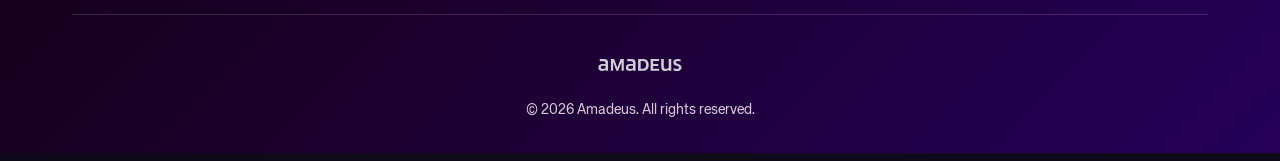
==== commit 0cf59aba: "Update Wanderloop date-driven tagline and styling" ====
--- a/index.html
+++ b/index.html
@@ -268,7 +268,7 @@
     <!-- Hero Section -->
     <header class="hero-landing">
         <div class="container">
-            <h1>Amadeus events</h1>
+            <h1>Amadeus engineering explorations</h1>
             <p class="subtitle">
                 Tech conferences, workshops & community events organized by the Amadeus Developer Relations team.
                 Explore our upcoming and past events below.
--- a/shared/styles-base.css
+++ b/shared/styles-base.css
@@ -415,26 +415,43 @@
     cursor: pointer;
 }
 
+.cta-buttons .btn {
+    border: 2px solid transparent;
+}
+
 .btn-primary {
     background: var(--secondary);
     color: #ffffff;
+    border: 2px solid transparent;
 }
 
 .btn-primary:hover {
-    background: var(--accent);
+    background: transparent;
+    color: var(--primary);
+    border-color: var(--primary);
     transform: translateY(-2px);
-    box-shadow: 0 6px 20px rgba(182, 80, 255, 0.4);
+    box-shadow: none;
 }
 
 .btn-cfp {
     background: var(--accent);
     color: #ffffff;
+    border: 2px solid transparent;
 }
 
 .btn-cfp:hover {
-    background: var(--secondary);
+    background: transparent;
+    color: var(--primary);
+    border-color: var(--primary);
     transform: translateY(-2px);
-    box-shadow: 0 6px 20px rgba(255, 88, 172, 0.4);
+    box-shadow: none;
+}
+
+[data-theme="dark"] .btn-primary:hover,
+[data-theme="dark"] .btn-cfp:hover {
+    background: transparent;
+    color: var(--secondary);
+    border-color: var(--secondary);
 }
 
 .btn-secondary {
@@ -456,6 +473,20 @@
 [data-theme="dark"] .btn-secondary:hover {
     background: var(--secondary);
     color: #ffffff;
+}
+
+.cta-buttons .btn:hover {
+    background: transparent;
+    color: var(--accent);
+    border-color: var(--accent);
+    box-shadow: none;
+    transform: none;
+}
+
+[data-theme="dark"] .cta-buttons .btn:hover {
+    background: transparent;
+    color: var(--accent);
+    border-color: var(--accent);
 }
 
 .btn-large {
@@ -609,7 +640,7 @@
         left: 0;
     }
 
-    .nav-separator {
+    .nav-links .nav-separator {
         font-size: 0;
         width: 4%;
         height: 2px;
@@ -641,8 +672,20 @@
     }
 
     .footer-links {
-        flex-direction: column;
+        flex-direction: row;
+        justify-content: center;
         gap: var(--spacing-sm);
+        flex-wrap: wrap;
+    }
+
+    .footer-links .nav-separator {
+        font-size: 1rem;
+        width: auto;
+        height: auto;
+        background: none;
+        align-self: auto;
+        margin: 0;
+        color: rgba(255, 255, 255, 0.7);
     }
 }
 
